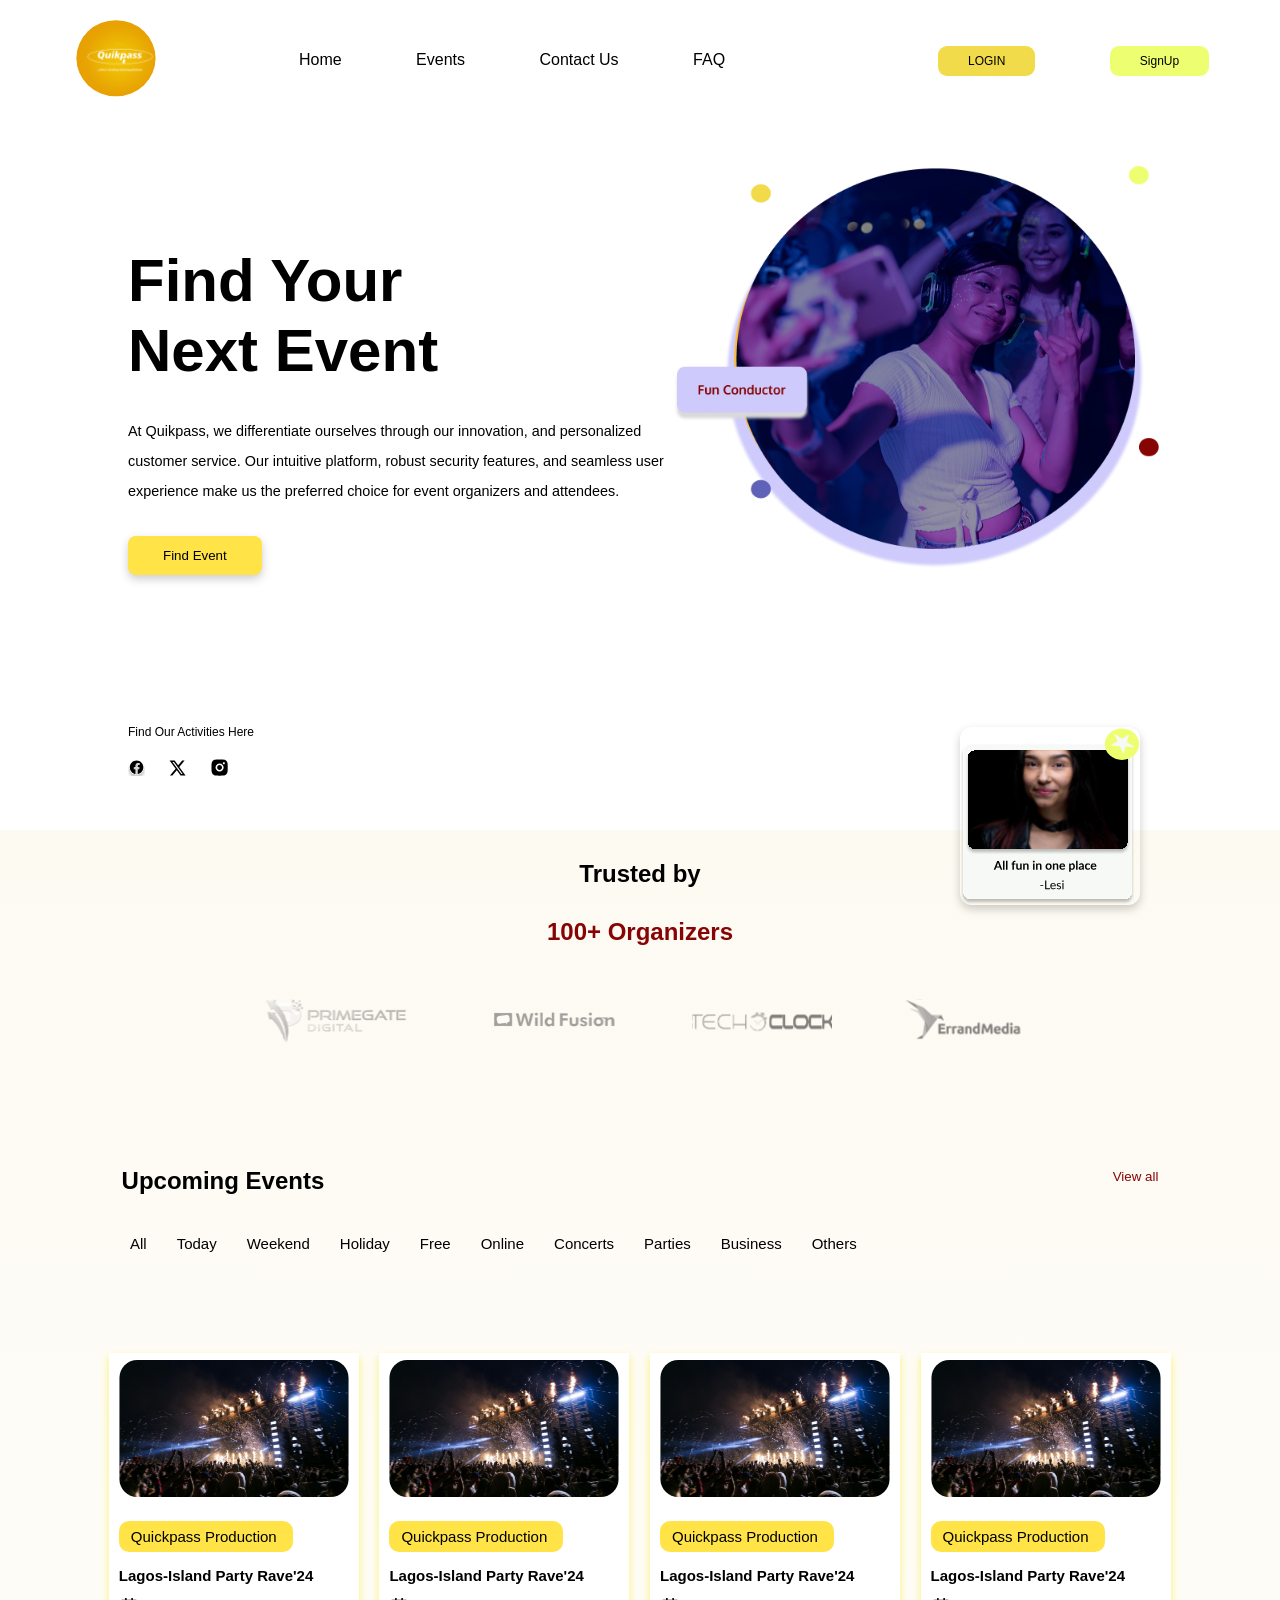
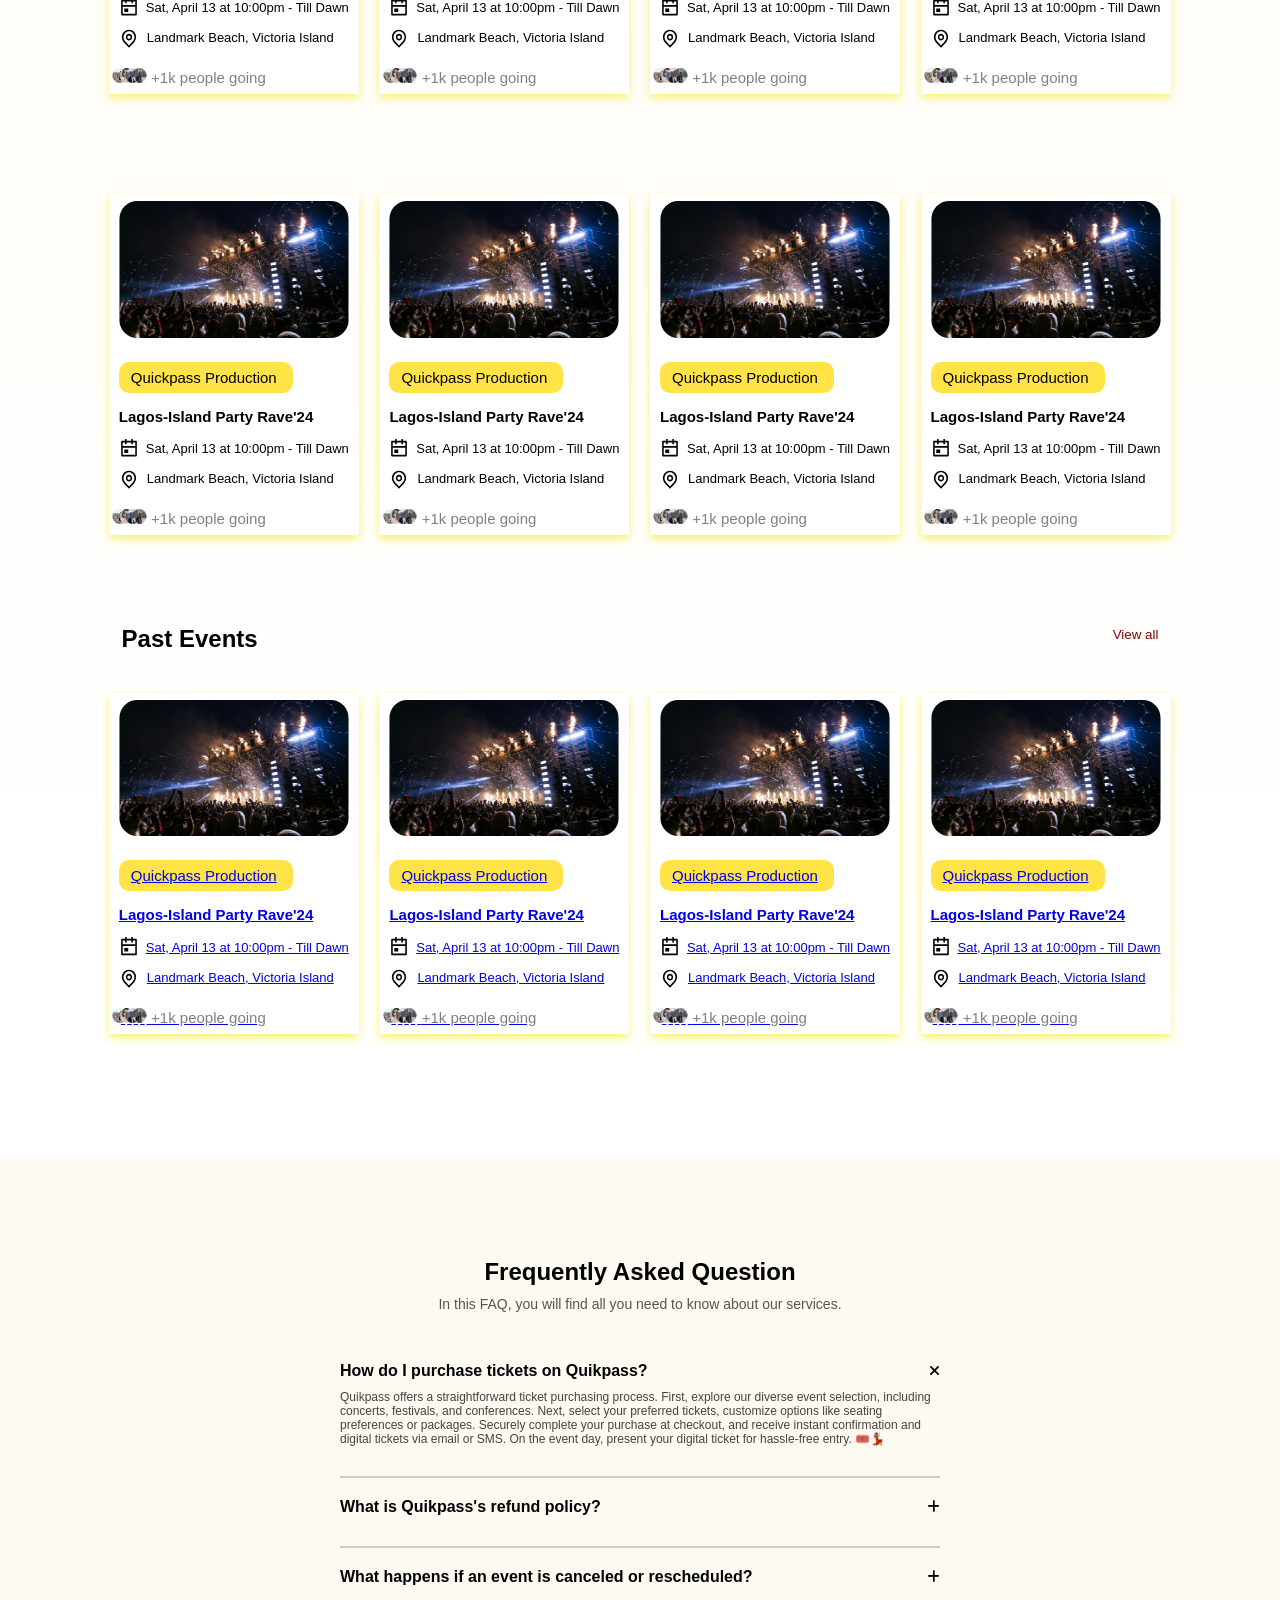
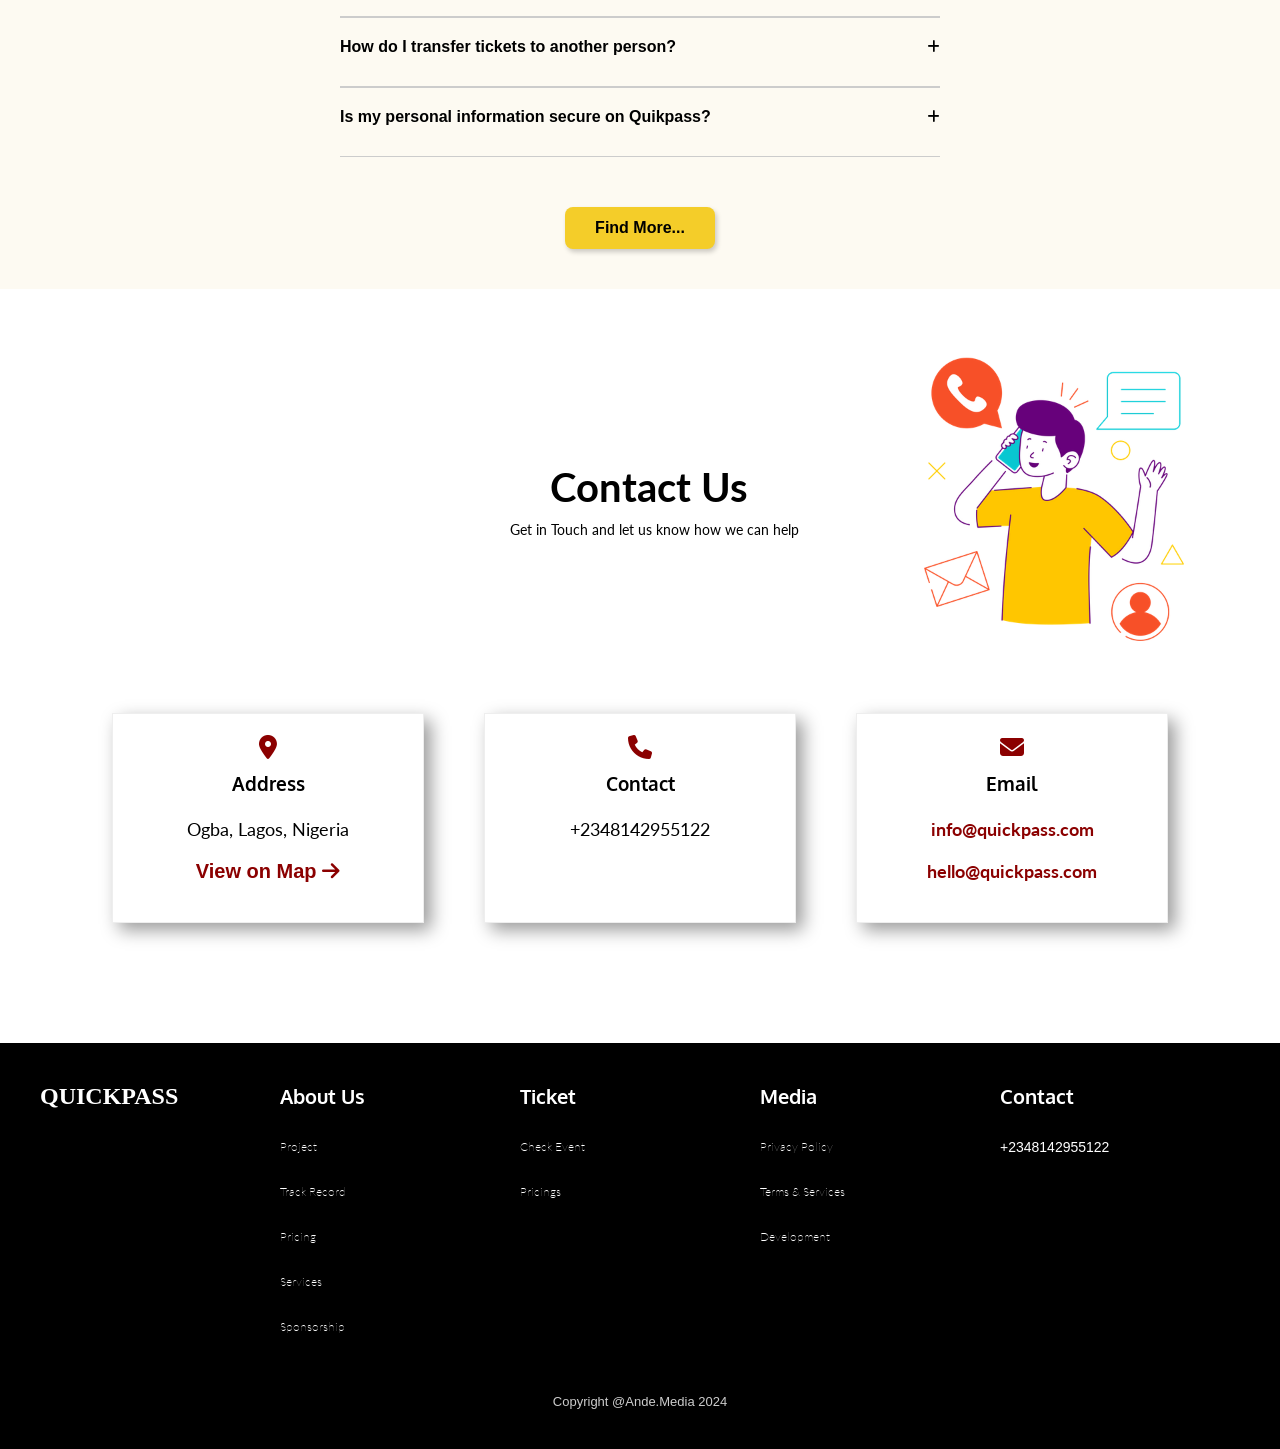
==== index.html @ fabfad79 "First commit" ====
<!DOCTYPE html>
<html lang="en">
  <head>
    <meta charset="UTF-8" />
    <meta name="viewport" content="width=device-width, initial-scale=1.0" />
    <link rel="stylesheet" href="./css/styles.css" />
    <link rel="preconnect" href="https://fonts.googleapis.com" />
    <link rel="preconnect" href="https://fonts.gstatic.com" crossorigin />
    <link
      href="https://fonts.googleapis.com/css2?family=Lato:wght@100;300;400;700&display=swap"
      rel="stylesheet"
    />
    <link rel="preconnect" href="https://fonts.googleapis.com" />
    <link rel="preconnect" href="https://fonts.gstatic.com" crossorigin />
    <link
      href="https://fonts.googleapis.com/css2?family=Oxygen:wght@300;400;700&display=swap"
      rel="stylesheet"
    />
    <link
      rel="stylesheet"
      href="https://cdnjs.cloudflare.com/ajax/libs/font-awesome/6.5.0/css/all.min.css"
    />
    <title>Quikpass-Event-Ticketing-App</title>
  </head>
  <body>
    <header>
      <!-- navigation bar -->
      <div id="navbar">
        <a href="#"
          ><img src="./asset/image/Ellipse 1 (1).svg" alt="Quikpass Logo"
        /></a>
        <div class="navbar1">
          <ul>
            <li><a href="./index.html">Home</a></li>
            <li><a href="./events.html">Events</a></li>
            <li><a href="./contactus.html">Contact Us</a></li>
            <li><a href="./faqs.html">FAQ</a></li>
          </ul>
        </div>
        <div class="navbar2">
          <ul>
            <li><a href="./login.html" class="Log">LOGIN</a></li>
            <li><a href="./signup.html" class="sign">SignUp</a></li>
          </ul>
        </div>
      </div>
    </header>
    <!-- Herosection -->
    <section class="hero">
      <div class="hero-content">
        <h1>
          Find Your <br />
          Next Event
        </h1>
        <p>
          At Quikpass, we differentiate ourselves through our innovation, and
          personalized <br />
          customer service. Our intuitive platform, robust security features,
          and seamless user <br />
          experience make us the preferred choice for event organizers and
          attendees.
        </p>
        <button class="find-btn">Find Event</button>
      </div>

      <div class="hero-image">
        <a href=""
          ><div class="main-image">
            <img src="./asset/image/Hero Section Image.png" alt="" />
          </div>
        </a>
        <div>
          <img src="./asset/image/Feedback.svg" alt="" class="small-image" />
        </div>
      </div>

      <div class="social">
        <p>Find Our Activities Here</p>
        <img src="./asset/image/Vector (4).svg" alt="" />
        <img src="./asset/image/Vector (5).svg" alt="" />
        <img src="./asset/image/Vector (6).svg" alt="" />
      </div>
    </section>
    <!-- organsiers and upcoming events -->
    <section id="section-2">
      <div class="Trusted">
        <h2>Trusted by</h2>
        <h1>100+ Organizers</h1>
        <img src="./asset/image/Frame 15.svg" alt="" />
      </div>

      <div class="events">
        <div class="upcoming">
          <h2>Upcoming Events</h2>
          <a href="./events.html"><button>View all</button></a>
        </div>
      </div>

      <div class="menu">
        <ul>
          <li><a href="">All</a></li>
          <li><a href="">Today</a></li>
          <li><a href="">Weekend</a></li>
          <li><a href="">Holiday</a></li>
          <li><a href="">Free</a></li>
          <li><a href="">Online</a></li>
          <li><a href="">Concerts</a></li>
          <li><a href="">Parties</a></li>
          <li><a href="">Business</a></li>
          <li><a href="">Others</a></li>
        </ul>
      </div>

      <!-- Card Grid -->
      <div class="cardgrid">
        <a href="./singlevent.html">
          <div class="eventss">
            <div class="event">
              <img
                src="./asset/image/upcomingevents.svg"
                alt="event cover image"
                clas="event-image"
              />
              <p>Quickpass Production</p>
              <h3>Lagos-Island Party Rave'24</h3>
            </div>
            <div class="calendar">
              <img src="./asset/image/calendar.svg" class="event-icon" />
              <p>Sat, April 13 at 10:00pm - Till Dawn</p>
            </div>
            <div class="location">
              <img src="./asset/image/location.svg" class="event-icon" />
              <p>Landmark Beach, Victoria Island</p>
            </div>
            <div class="images-container">
              <div class="images">
                <img
                  src="./asset/image/person1.svg"
                  class="person"
                  alt="person"
                />
                <img
                  src="./asset/image/person2.svg"
                  class="person"
                  alt="person"
                />
                <img
                  src="./asset/image/person3.svg"
                  class="person"
                  alt="person"
                />
                <img
                  src="./asset/image/person4.svg"
                  class="person"
                  alt="person"
                />
                <img
                  src="./asset/image/person5.svg"
                  class="person"
                  alt="person"
                />
                <span>+1k people going</span>
              </div>
              <!-- <span>+1k people going</span> -->
            </div>
          </div>
        </a>

        <a href="./singlevent.html">
          <div class="eventss">
            <div class="event">
              <img
                src="./asset/image/upcomingevents.svg"
                alt="event cover image"
                clas="event-image"
              />
              <p>Quickpass Production</p>
              <h3>Lagos-Island Party Rave'24</h3>
            </div>
            <div class="calendar">
              <img src="./asset/image/calendar.svg" class="event-icon" />
              <p>Sat, April 13 at 10:00pm - Till Dawn</p>
            </div>
            <div class="location">
              <img src="./asset/image/location.svg" class="event-icon" />
              <p>Landmark Beach, Victoria Island</p>
            </div>
            <div class="images-container">
              <div class="images">
                <img
                  src="./asset/image/person1.svg"
                  class="person"
                  alt="person"
                />
                <img
                  src="./asset/image/person2.svg"
                  class="person"
                  alt="person"
                />
                <img
                  src="./asset/image/person3.svg"
                  class="person"
                  alt="person"
                />
                <img
                  src="./asset/image/person4.svg"
                  class="person"
                  alt="person"
                />
                <img
                  src="./asset/image/person5.svg"
                  class="person"
                  alt="person"
                />
                <span>+1k people going</span>
              </div>
              <!-- <span>+1k people going</span> -->
            </div>
          </div>
        </a>

        <a href="./singlevent.html">
          <div class="eventss">
            <div class="event">
              <img
                src="./asset/image/upcomingevents.svg"
                alt="event cover image"
                clas="event-image"
              />
              <p>Quickpass Production</p>
              <h3>Lagos-Island Party Rave'24</h3>
            </div>
            <div class="calendar">
              <img src="./asset/image/calendar.svg" class="event-icon" />
              <p>Sat, April 13 at 10:00pm - Till Dawn</p>
            </div>
            <div class="location">
              <img src="./asset/image/location.svg" class="event-icon" />
              <p>Landmark Beach, Victoria Island</p>
            </div>
            <div class="images-container">
              <div class="images">
                <img
                  src="./asset/image/person1.svg"
                  class="person"
                  alt="person"
                />
                <img
                  src="./asset/image/person2.svg"
                  class="person"
                  alt="person"
                />
                <img
                  src="./asset/image/person3.svg"
                  class="person"
                  alt="person"
                />
                <img
                  src="./asset/image/person4.svg"
                  class="person"
                  alt="person"
                />
                <img
                  src="./asset/image/person5.svg"
                  class="person"
                  alt="person"
                />
                <span>+1k people going</span>
              </div>
              <!-- <span>+1k people going</span> -->
            </div>
          </div>
        </a>

        <a href="./singlevent.html">
          <div class="eventss">
            <div class="event">
              <img
                src="./asset/image/upcomingevents.svg"
                alt="event cover image"
                clas="event-image"
              />
              <p>Quickpass Production</p>
              <h3>Lagos-Island Party Rave'24</h3>
            </div>
            <div class="calendar">
              <img src="./asset/image/calendar.svg" class="event-icon" />
              <p>Sat, April 13 at 10:00pm - Till Dawn</p>
            </div>
            <div class="location">
              <img src="./asset/image/location.svg" class="event-icon" />
              <p>Landmark Beach, Victoria Island</p>
            </div>
            <div class="images-container">
              <div class="images">
                <img
                  src="./asset/image/person1.svg"
                  class="person"
                  alt="person"
                />
                <img
                  src="./asset/image/person2.svg"
                  class="person"
                  alt="person"
                />
                <img
                  src="./asset/image/person3.svg"
                  class="person"
                  alt="person"
                />
                <img
                  src="./asset/image/person4.svg"
                  class="person"
                  alt="person"
                />
                <img
                  src="./asset/image/person5.svg"
                  class="person"
                  alt="person"
                />
                <span>+1k people going</span>
              </div>
              <!-- <span>+1k people going</span> -->
            </div>
          </div>
        </a>

        <a href="./singlevent.html">
          <div class="eventss">
            <div class="event">
              <img
                src="./asset/image/upcomingevents.svg"
                alt="event cover image"
                clas="event-image"
              />
              <p>Quickpass Production</p>
              <h3>Lagos-Island Party Rave'24</h3>
            </div>
            <div class="calendar">
              <img src="./asset/image/calendar.svg" class="event-icon" />
              <p>Sat, April 13 at 10:00pm - Till Dawn</p>
            </div>
            <div class="location">
              <img src="./asset/image/location.svg" class="event-icon" />
              <p>Landmark Beach, Victoria Island</p>
            </div>
            <div class="images-container">
              <div class="images">
                <img
                  src="./asset/image/person1.svg"
                  class="person"
                  alt="person"
                />
                <img
                  src="./asset/image/person2.svg"
                  class="person"
                  alt="person"
                />
                <img
                  src="./asset/image/person3.svg"
                  class="person"
                  alt="person"
                />
                <img
                  src="./asset/image/person4.svg"
                  class="person"
                  alt="person"
                />
                <img
                  src="./asset/image/person5.svg"
                  class="person"
                  alt="person"
                />
                <span>+1k people going</span>
              </div>
              <!-- <span>+1k people going</span> -->
            </div>
          </div>
        </a>

        <a href="./singlevent.html">
          <div class="eventss">
            <div class="event">
              <img
                src="./asset/image/upcomingevents.svg"
                alt="event cover image"
                clas="event-image"
              />
              <p>Quickpass Production</p>
              <h3>Lagos-Island Party Rave'24</h3>
            </div>
            <div class="calendar">
              <img src="./asset/image/calendar.svg" class="event-icon" />
              <p>Sat, April 13 at 10:00pm - Till Dawn</p>
            </div>
            <div class="location">
              <img src="./asset/image/location.svg" class="event-icon" />
              <p>Landmark Beach, Victoria Island</p>
            </div>
            <div class="images-container">
              <div class="images">
                <img
                  src="./asset/image/person1.svg"
                  class="person"
                  alt="person"
                />
                <img
                  src="./asset/image/person2.svg"
                  class="person"
                  alt="person"
                />
                <img
                  src="./asset/image/person3.svg"
                  class="person"
                  alt="person"
                />
                <img
                  src="./asset/image/person4.svg"
                  class="person"
                  alt="person"
                />
                <img
                  src="./asset/image/person5.svg"
                  class="person"
                  alt="person"
                />
                <span>+1k people going</span>
              </div>
              <!-- <span>+1k people going</span> -->
            </div>
          </div>
        </a>

        <a href="./singlevent.html">
          <div class="eventss">
            <div class="event">
              <img
                src="./asset/image/upcomingevents.svg"
                alt="event cover image"
                clas="event-image"
              />
              <p>Quickpass Production</p>
              <h3>Lagos-Island Party Rave'24</h3>
            </div>
            <div class="calendar">
              <img src="./asset/image/calendar.svg" class="event-icon" />
              <p>Sat, April 13 at 10:00pm - Till Dawn</p>
            </div>
            <div class="location">
              <img src="./asset/image/location.svg" class="event-icon" />
              <p>Landmark Beach, Victoria Island</p>
            </div>
            <div class="images-container">
              <div class="images">
                <img
                  src="./asset/image/person1.svg"
                  class="person"
                  alt="person"
                />
                <img
                  src="./asset/image/person2.svg"
                  class="person"
                  alt="person"
                />
                <img
                  src="./asset/image/person3.svg"
                  class="person"
                  alt="person"
                />
                <img
                  src="./asset/image/person4.svg"
                  class="person"
                  alt="person"
                />
                <img
                  src="./asset/image/person5.svg"
                  class="person"
                  alt="person"
                />
                <span>+1k people going</span>
              </div>
              <!-- <span>+1k people going</span> -->
            </div>
          </div>
        </a>

        <a href="./singlevent.html">
          <div class="eventss">
            <div class="event">
              <img
                src="./asset/image/upcomingevents.svg"
                alt="event cover image"
                clas="event-image"
              />
              <p>Quickpass Production</p>
              <h3>Lagos-Island Party Rave'24</h3>
            </div>
            <div class="calendar">
              <img src="./asset/image/calendar.svg" class="event-icon" />
              <p>Sat, April 13 at 10:00pm - Till Dawn</p>
            </div>
            <div class="location">
              <img src="./asset/image/location.svg" class="event-icon" />
              <p>Landmark Beach, Victoria Island</p>
            </div>
            <div class="images-container">
              <div class="images">
                <img
                  src="./asset/image/person1.svg"
                  class="person"
                  alt="person"
                />
                <img
                  src="./asset/image/person2.svg"
                  class="person"
                  alt="person"
                />
                <img
                  src="./asset/image/person3.svg"
                  class="person"
                  alt="person"
                />
                <img
                  src="./asset/image/person4.svg"
                  class="person"
                  alt="person"
                />
                <img
                  src="./asset/image/person5.svg"
                  class="person"
                  alt="person"
                />
                <span>+1k people going</span>
              </div>
              <!-- <span>+1k people going</span> -->
            </div>
          </div>
        </a>
      </div>

      <div class="events">
        <div class="upcoming">
          <h2>Past Events</h2>
          <a href="#"><button>View all</button></a>
        </div>
      </div>

      <div class="cardgrid2">
        <a href="./singlevent.html">
          <div class="eventss">
            <div class="event">
              <img
                src="./asset/image/upcomingevents.svg"
                alt="event cover image"
                clas="event-image"
              />
              <p>Quickpass Production</p>
              <h3>Lagos-Island Party Rave'24</h3>
            </div>
            <div class="calendar">
              <img src="./asset/image/calendar.svg" class="event-icon" />
              <p>Sat, April 13 at 10:00pm - Till Dawn</p>
            </div>
            <div class="location">
              <img src="./asset/image/location.svg" class="event-icon" />
              <p>Landmark Beach, Victoria Island</p>
            </div>
            <div class="images-container">
              <div class="images">
                <img
                  src="./asset/image/person1.svg"
                  class="person"
                  alt="person"
                />
                <img
                  src="./asset/image/person2.svg"
                  class="person"
                  alt="person"
                />
                <img
                  src="./asset/image/person3.svg"
                  class="person"
                  alt="person"
                />
                <img
                  src="./asset/image/person4.svg"
                  class="person"
                  alt="person"
                />
                <img
                  src="./asset/image/person5.svg"
                  class="person"
                  alt="person"
                />
                <span>+1k people going</span>
              </div>
              <!-- <span>+1k people going</span> -->
            </div>
          </div>
        </a>

        <a href="./singlevent.html">
          <div class="eventss">
            <div class="event">
              <img
                src="./asset/image/upcomingevents.svg"
                alt="event cover image"
                clas="event-image"
              />
              <p>Quickpass Production</p>
              <h3>Lagos-Island Party Rave'24</h3>
            </div>
            <div class="calendar">
              <img src="./asset/image/calendar.svg" class="event-icon" />
              <p>Sat, April 13 at 10:00pm - Till Dawn</p>
            </div>
            <div class="location">
              <img src="./asset/image/location.svg" class="event-icon" />
              <p>Landmark Beach, Victoria Island</p>
            </div>
            <div class="images-container">
              <div class="images">
                <img
                  src="./asset/image/person1.svg"
                  class="person"
                  alt="person"
                />
                <img
                  src="./asset/image/person2.svg"
                  class="person"
                  alt="person"
                />
                <img
                  src="./asset/image/person3.svg"
                  class="person"
                  alt="person"
                />
                <img
                  src="./asset/image/person4.svg"
                  class="person"
                  alt="person"
                />
                <img
                  src="./asset/image/person5.svg"
                  class="person"
                  alt="person"
                />
                <span>+1k people going</span>
              </div>
              <!-- <span>+1k people going</span> -->
            </div>
          </div>
        </a>

        <a href="./singlevent.html">
          <div class="eventss">
            <div class="event">
              <img
                src="./asset/image/upcomingevents.svg"
                alt="event cover image"
                clas="event-image"
              />
              <p>Quickpass Production</p>
              <h3>Lagos-Island Party Rave'24</h3>
            </div>
            <div class="calendar">
              <img src="./asset/image/calendar.svg" class="event-icon" />
              <p>Sat, April 13 at 10:00pm - Till Dawn</p>
            </div>
            <div class="location">
              <img src="./asset/image/location.svg" class="event-icon" />
              <p>Landmark Beach, Victoria Island</p>
            </div>
            <div class="images-container">
              <div class="images">
                <img
                  src="./asset/image/person1.svg"
                  class="person"
                  alt="person"
                />
                <img
                  src="./asset/image/person2.svg"
                  class="person"
                  alt="person"
                />
                <img
                  src="./asset/image/person3.svg"
                  class="person"
                  alt="person"
                />
                <img
                  src="./asset/image/person4.svg"
                  class="person"
                  alt="person"
                />
                <img
                  src="./asset/image/person5.svg"
                  class="person"
                  alt="person"
                />
                <span>+1k people going</span>
              </div>
              <!-- <span>+1k people going</span> -->
            </div>
          </div>
        </a>

        <a href="./singlevent.html">
          <div class="eventss">
            <div class="event">
              <img
                src="./asset/image/upcomingevents.svg"
                alt="event cover image"
                clas="event-image"
              />
              <p>Quickpass Production</p>
              <h3>Lagos-Island Party Rave'24</h3>
            </div>
            <div class="calendar">
              <img src="./asset/image/calendar.svg" class="event-icon" />
              <p>Sat, April 13 at 10:00pm - Till Dawn</p>
            </div>
            <div class="location">
              <img src="./asset/image/location.svg" class="event-icon" />
              <p>Landmark Beach, Victoria Island</p>
            </div>
            <div class="images-container">
              <div class="images">
                <img
                  src="./asset/image/person1.svg"
                  class="person"
                  alt="person"
                />
                <img
                  src="./asset/image/person2.svg"
                  class="person"
                  alt="person"
                />
                <img
                  src="./asset/image/person3.svg"
                  class="person"
                  alt="person"
                />
                <img
                  src="./asset/image/person4.svg"
                  class="person"
                  alt="person"
                />
                <img
                  src="./asset/image/person5.svg"
                  class="person"
                  alt="person"
                />
                <span>+1k people going</span>
              </div>
              <!-- <span>+1k people going</span> -->
            </div>
          </div>
        </a>
      </div>
    </section>

    <!-- BAnner Section -->
    <section>
      <div class="bannerlanding">
        <img src="./asset/image/bannerlanding.svg" alt="" />
      </div>
    </section>

    <!-- FAQ section -->
    <section class="faqs">
      <div class="faq-container">
        <h2>Frequently Asked Question</h2>
        <p class="sub">
          In this FAQ, you will find all you need to know about our services.
        </p>

        <div class="faq-item active">
          <div class="faq-question">
            How do I purchase tickets on Quikpass?
            <span class="faq-icon"><i class="fas fa-times"></i></span>
          </div>
          <div class="faq-answer">
            Quikpass offers a straightforward ticket purchasing process. First,
            explore our diverse event selection, including concerts, festivals,
            and conferences. Next, select your preferred tickets, customize
            options like seating preferences or packages. Securely complete your
            purchase at checkout, and receive instant confirmation and digital
            tickets via email or SMS. On the event day, present your digital
            ticket for hassle-free entry. <span class="emoji">🎟️💃🏽</span>
          </div>
        </div>

        <div class="faq-item">
          <div class="faq-question">
            What is Quikpass's refund policy?
            <span class="faq-icon"><i class="fas fa-plus"></i></span>
          </div>
          <div class="faq-answer">
            <!-- Optional: Add content -->
          </div>
        </div>

        <div class="faq-item">
          <div class="faq-question">
            What happens if an event is canceled or rescheduled?
            <span class="faq-icon"><i class="fas fa-plus"></i></span>
          </div>
          <div class="faq-answer">
            <!-- Optional: Add content -->
          </div>
        </div>

        <div class="faq-item">
          <div class="faq-question">
            How do I transfer tickets to another person?
            <span class="faq-icon"><i class="fas fa-plus"></i></span>
          </div>
          <div class="faq-answer">
            <!-- Optional: Add content -->
          </div>
        </div>

        <div class="faq-item">
          <div class="faq-question">
            Is my personal information secure on Quikpass?
            <span class="faq-icon"><i class="fas fa-plus"></i></span>
          </div>
          <div class="faq-answer">
            <!-- Optional: Add content -->
          </div>
        </div>

        <div class="more-button-wrapper">
          <button class="faq-btn">
            <a href="./faqs.html">Find More...</a>
          </button>
        </div>
      </div>
    </section>

    <section class="">
      <div class="herosection">
        <div class="herotexts">
          <h2>Contact Us</h2>
          <p>Get in Touch and let us know how we can help</p>
        </div>
        <div class="hero-image">
          <img src="./asset/image/contact-us-5795988-4849052 1.svg" alt="" />
        </div>
      </div>

      <!-- Section 1 -->
      <div class="container">
        <div class="card">
          <div class="icon"><i class="fas fa-map-marker-alt"></i></div>
          <h3>Address</h3>
          <p>Ogba, Lagos, Nigeria</p>
          <a href="#">View on Map <i class="fas fa-arrow-right"></i></a>
        </div>

        <div class="card">
          <div class="icon"><i class="fas fa-phone"></i></div>
          <h3>Contact</h3>
          <p>+2348142955122</p>
        </div>

        <div class="card">
          <div class="icon"><i class="fas fa-envelope"></i></div>
          <h3>Email</h3>
          <a href="#"><p>info@quickpass.com</p></a>
          <a href="#"><p>hello@quickpass.com</p></a>
        </div>
      </div>
    </section>

    <!-- Footer -->
    <footer class="footer">
      <div class="footer-container">
        <div class="footer-column">
          <h2>QUICKPASS</h2>
        </div>

        <div class="footer-column">
          <h3>About Us</h3>
          <ul>
            <li>Project</li>
            <li>Track Record</li>
            <li>Pricing</li>
            <li>Services</li>
            <li>Sponsorship</li>
          </ul>
        </div>

        <div class="footer-column">
          <h3>Ticket</h3>
          <ul>
            <li>Check Event</li>
            <li>Pricings</li>
          </ul>
        </div>

        <div class="footer-column">
          <h3>Media</h3>
          <ul>
            <li>Privacy Policy</li>
            <li>Terms & Services</li>
            <li>Development</li>
          </ul>
        </div>

        <div class="footer-column">
          <h3>Contact</h3>
          <p>+2348142955122</p>
        </div>
      </div>

      <p class="copyright">Copyright @Ande.Media 2024</p>
    </footer>
  </body>
</html>
---- css/styles.css ----
*{
    padding: 0;
    margin: 0;
    font-family: sans-serif;
}

#navbar{
    display: flex;
    justify-content: space-between;
    align-items: center;
    width: 94%;
    margin-left: 76px;
    margin-top: 20px;
    margin-bottom: 35px;
}
#navbar img{
    width: 80px;
}

.navbar1 li{
    display: inline-block;
    padding-right: 70px;
    list-style-type: none;
}

.navbar2 li{
    display: inline-block;
    padding-right: 70px;
}
#navbar a{
    text-decoration: none;
    list-style: none;
    color: black;
}

.navbar2 .Log{
    background-color: #F1DB4B;
    padding: 8px 30px;
    font-size: 12px;
    border-radius: 9px;
    font-weight: 400px;
}

.navbar2 .sign{
    background-color:  #EDFF71;
    padding: 8px 30px;
    font-size: 12px;
    border-radius: 9px;
    font-weight: 400px;
}

/* herosection */
/* .hero {
  display: flex;
  justify-content: space-around; */
  /* padding: 50px 10%;
  padding-left: 100px;
  padding-top: 30px;
  gap: 7rem;
  flex-wrap: wrap;
  width: 90%;
  align-items: flex-end;
}

.hero-content {
  flex: 1;
  border: 1px solid;
  max-width: 50%;
}

.hero-content h1 {
  font-size: 4rem;
  padding-bottom: 2rem;
  color: #1a1a1a;
  line-height: 70px;
}


.hero-content p {
  font-size: 13px;
  color: #555;
  margin-bottom: 3rem;
  line-height: 1.6;
}

.find-btn {
  padding: 12px 24px;
  background-color: #FFE347;
  color: #000;
  border: none;
  border-radius: 8px;
  font-size: 15x;
  cursor: pointer;
  box-shadow: 0 4px 10px rgba(0, 0, 0, 0.2);
  transition: background-color 0.3s;
  cursor: pointer;
}

.find-btn:hover {
  background-color: #e0a800;
}

.hero-image {
  position: relative;
  flex: 1;
  max-width: 450px;
  /* margin-left: 30px; */
/* }

.main-image img { */
  /* width: 100%;
  height: 100%; */
  /* border-radius: 50%;
  object-fit: cover;
  left: 20px;
}

.tag {
  position: absolute;
  top: 50%;
  left: -10%;
  background: #CECBFC;
  padding: 15px 15px;
  font-size: 10px;
  color: #870404;
  border-radius: 6px;
  box-shadow: 0 2px 6px rgba(0, 0, 0, 0.2);
}


.small-image {
  position: absolute;
  bottom: -100px;
  right: 50px;
  background: white;
  padding: 2px;
  border-radius: 12px;
  box-shadow: 0 4px 10px rgba(0, 0, 0, 0.2);
  text-align: center;
  width: 180px;
}

.small-image img {
  width: 100%;
  height: auto;
  border-radius: 12px;
  object-fit: cover;
  margin-bottom: 8px;
}

.caption {
  font-size: 0.85rem;
  color: #444;
  line-height: 1.4;
}
*/

.hero{
  display: flex;
  justify-content: space-between;
  flex-wrap: wrap;
  width: 90%;
  padding-left: 10%;
  padding-top: 30px;
  margin-bottom: 50px;
}

.hero-content{
  margin-bottom: 150px;
}

.hero-content h1{
  width: 80%;
  line-height: 70px;
  font-size: 60px;
  padding-top: 80px;
  padding-bottom: 30px;
}

.hero-content p{
    font-size: 0.9rem;
    line-height: 30px;
    padding-bottom: 30px;
}

.find-btn {
  padding: 12px 35px;
  background-color: #FFE347;
  color: #000;
  border: none;
  border-radius: 8px;
  font-size: 15x;
  cursor: pointer;
  box-shadow: 0 4px 10px rgba(0, 0, 0, 0.2);
  transition: background-color 0.3s;
  cursor: pointer;
}

.find-btn:hover {
  background-color: #e0a800;
}

.main-image img{
  width: 80%;
}

.small-image {
  position: absolute;
  bottom: -5px;
  right:140px;
  /* background: white;
  /* padding: 2px; */
  border-radius: 12px;
  box-shadow: 0 4px 10px rgba(0, 0, 0, 0.2);
  text-align: center;
  width: 180px; 
}

/* .small-image img {
  width: 100%;
  height: auto;
  border-radius: 12px;
  object-fit: cover;
  margin-bottom: 8px;
} */

.social p{
  padding-bottom: 20px;
  font-size: 12px;
}

.social img{
  width: 17px;
  padding-right: 20px;
}

/* section-2 */
#section-2{
  background: linear-gradient(to bottom, #fdfaf2, #fff);
  padding-top: 30px;
}
.Trusted{
  text-align: center;
}

.Trusted h1{
  margin-top: 30px;
  color: #870404;
}

.Trusted img{
  width: 60%;
}

.upcoming {
  display: flex;
  justify-content: space-between;
  width: 81% !important;
  margin: auto;
  padding-top: 70px;
}

.upcoming a button{
  text-decoration: none;
  list-style: none;
  border: none;
  color: #870404;
  background: none;
  cursor: pointer;
}

.menu ul{
  display: flex;
  width: 60%;
  gap: 30px;
  margin-top: 40px;
  margin-left: 130px;
  list-style: none;
  margin-bottom: 100px;
}

.menu li a{
  color: black;
  font-size: 15px; 
  text-decoration: none;
}


/* Card Grid */
/* .cardgrid > * {
  margin: 0;
  padding: 0;
  box-sizing: border-box;
} */
.cardgrid {
  display: grid;
  grid-template-columns: repeat(4, 1fr);
  /* grid-template-columns: repeat(auto-fit, minmax(250px, 1fr)); */
  margin:0px auto 20px;
  width: 83%;
  /* border: solid; */
  gap: 20px !important;
  row-gap: 100px !important;
  padding: 0px;
  
}
.cardgrid a{
  text-decoration: none;
  color: #000;
}
.eventss{
  background-color: white;
  padding: 7px 10px;
  width: 230px;
  box-shadow: 0 4px 8px rgb(250, 241, 116);
  transition: transform 0.4s ease;
}

.eventss:hover{
  transform: scale(1.1);
}
.event img{
  width: 100%;
}

.event p{
  background-color: #FFE347;
  width: 150px;
  padding: 7px 12px;
  border-radius: 10px;
  margin-top: 20px;
  font-size: 15px;
  font-weight: 300;
  margin-bottom: 15px;
}

.event h3{
  font-size: 15px;
  margin-bottom: 13px;
}

.calendar{
  display: flex;
  justify-content: space-between;
  align-items: center;
  margin-bottom: 10px;
}

.event-icon{
  width: 20px;
}

.calendar p{
  font-size: 13px;
}

.location{
  display: flex;
  align-items: center;
  gap: 13px;
}

.location p{
  font-size: 13px;
  margin-left: -5px;
}
.images-container{
  width: 100%;
  display: flex;
  align-items: center;
  /* margin-left: 13px; */
  gap: 10px;
  margin-top: 20px;
  span{
    font-size: 15px;
    color: gray;
    }
}

.person{
  margin-left: -13px;
  width: 15px;
  height: 15px;
}

.cardgrid2{
  display: grid;
  grid-template-columns: repeat(4, 1fr);
  /* grid-template-columns: repeat(auto-fit, minmax(250px, 1fr)); */
  margin:40px auto 20px;
  width: 83%;
  /* border: solid; */
  gap: 20px !important;
  row-gap: 100px !important;
  padding: 0px;
}

/* banner img */
.bannerlanding img{
  margin-left: 99px;
  margin-top: 50px;
  margin-bottom: 50px;
  width: 1150px;
  /* height: 300px; */
}

/* faqs section */
.faqs{
  background: #fdfaf2;
  margin: 0;
  padding: 0;
  display: flex;
  justify-content: center;
  align-items: flex-start;
}

.faq-container {
  max-width: 600px;
  width: 100%;
  padding: 40px;
  margin-top: 60px;
  border-radius: 10px;
}

.faq-container h2 {
  text-align: center;
  font-size: 24px;
  font-weight: bold;
  margin-bottom: 10px;
}

.faq-container p.sub {
  text-align: center;
  color: #555;
  font-size: 14px;
  margin-bottom: 30px;
}

.faq-item {
  border-top: 1px solid #ccc;
  padding: 20px 0 30px;
  cursor: pointer;
  position: relative;
  border-bottom: 1px solid #ccc;
}

.faq-item:first-of-type {
  border-top: none;
}

.faq-question {
  display: flex;
  justify-content: space-between;
  align-items: center;
  font-weight: 600;
}

.faq-answer {
  margin-top: 10px;
  font-size: 12px;
  color: #444;
  display: none;
}

.faq-item.active .faq-answer {
  display: block;
}

.faq-item.active .faq-icon i::before {
  content: "\f00d"; /* Font Awesome close icon */
}

.faq-icon i {
  font-size: 14px;
}

.emoji {
  font-size: 12px;
}

.more-button-wrapper {
  text-align: center;
  margin-top: 50px;
}

.faq-btn {
  background-color: #f4cd29; /* Yellow color */
  color: #000;
  font-weight: bold;
  padding: 12px 30px;
  font-size: 16px;
  border: none;
  border-radius: 8px;
  box-shadow: 2px 3px 5px rgba(0, 0, 0, 0.2);
  cursor: pointer;
  transition: all 0.2s ease-in-out;
}

.faq-btn a{
  text-decoration: none;
  border: none;
  color: #000;
}

.faq-btn:hover {
  background-color: #e6bd00;
  transform: scale(1.05);
}


/* Contact Us */

.herosection {
  width: 55%;
  margin-top: 60px;
  /* border: 1px solid; */
  display: flex;
  justify-content: space-between;
  align-items: center;
  margin-left: 500px;
}

.hero-image {
  height: 10%;
}

.herotexts h2 {
  padding-left: 50px;
  font-size: 40px;
  font-family: "lato", sans-serif;
}

.herotexts p {
  font-size: 14px;
  font-family: "lato", sans-serif;
  margin-top: 10px;
  padding-left: 10px;
}

/* Section 1 */

.container {
  display: flex;
  justify-content: center;
  gap: 60px;
  padding: 40px;
  flex-wrap: wrap;
  margin-top: 20px;
  margin-bottom: 80px;
}

.card {
  width: 270px;
  padding: 20px;
  border: 1px solid #eee;
  /* box-shadow: 2px 2px 6px rgba(0, 0, 0, 0.1); */
  box-shadow: 7px 7px 17px rgba(0, 0, 0, 0.4);
  text-align: center;
  transition: transform 0.3s ease;
}

.card:hover {
  transform: scale(1.05);
  cursor: pointer;
}

.icon {
  font-size: 24px;
  color: darkred;
  margin-bottom: 10px;
}

.card h3 {
  margin-bottom: 23px;
  font-weight: bold;
  font-family: "oxygen", sans-serif;
}

.card p {
  margin-bottom: 20px;
  font-size: 18px;
  font-family: "lato", sans-serif;
}

.card a {
  text-decoration: none;
  color: darkred;
  font-weight: bold;
  font-size: 20px;
}

/* Footer */
.footer {
  background-color: #000;
  color: #fff;
  padding: 40px 20px;
  text-align: center;
  font-family: sans-serif;
}

.footer-container {
  display: flex;
  justify-content: space-between;
  flex-wrap: wrap;
  max-width: 1200px;
  /* border: #eee solid; */
  margin: 0 auto;
  text-align: left;
}

.footer-column {
  flex: 1 1 160px;
  /* margin: 20px; */
}

.footer-column h2 {
  font-family: "Cinzel", serif; /* Optional: Use if you want a fancy title font */
  font-size: 24px;
}

.footer-column h3 {
  margin-bottom: 30px;
  font-size: 20px;
  font-weight: bold;
  font-family: "oxygen", sans-serif;
}

.footer-column ul {
  list-style: none;
  padding: 0;
  /* font-family: "lato", sans-serif;
  font-weight: 100; */
}

.footer-column ul li {
  margin-bottom: 30px;
  font-size: 12px;
  cursor: pointer;
  font-family: "lato", sans-serif;
  font-weight: 100;
}

.footer-column p {
  font-size: 14px;
  margin-top: 8px;
}

.footer-column ul li:hover {
  text-decoration: underline;
}

.footer a {
  color: #fff;
  text-decoration: none;
}

.footer a:hover {
  text-decoration: underline;
}

.copyright {
  margin-top: 30px;
  font-size: 13px;
  color: #ccc;
}
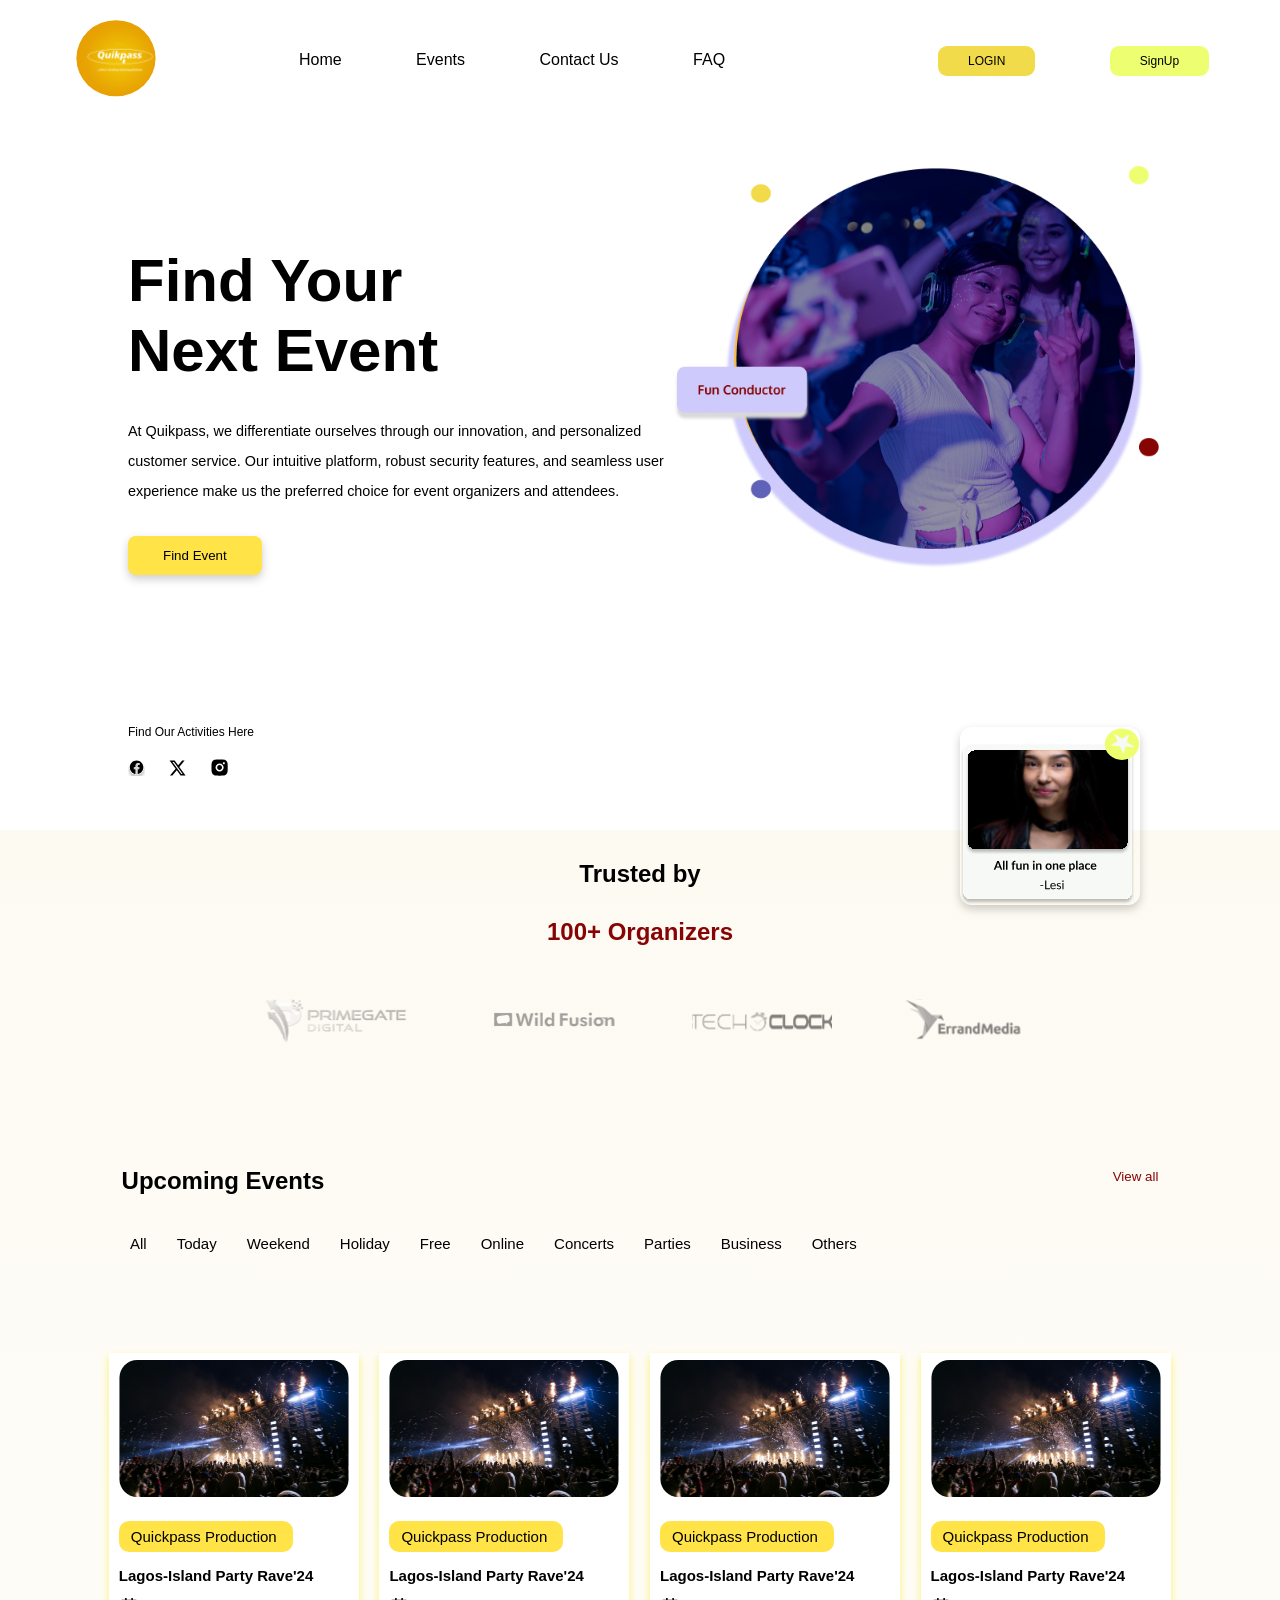
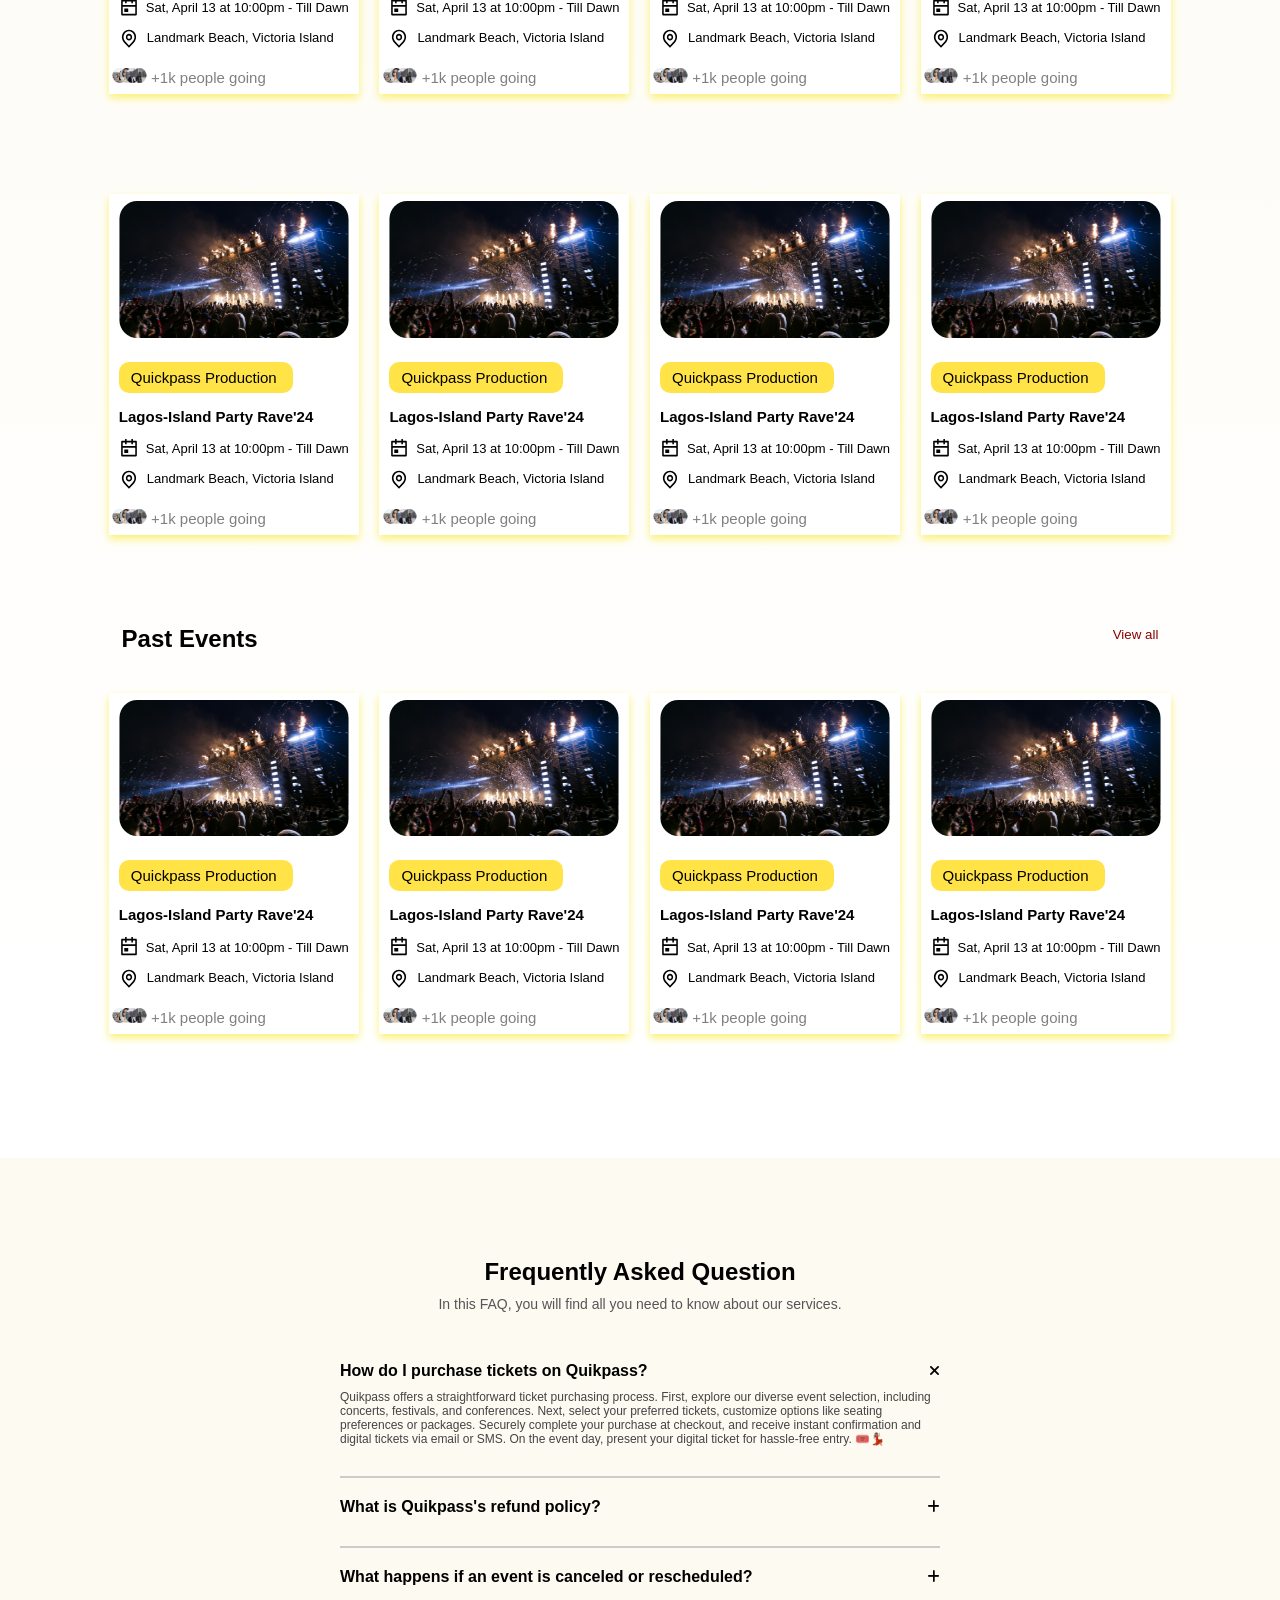
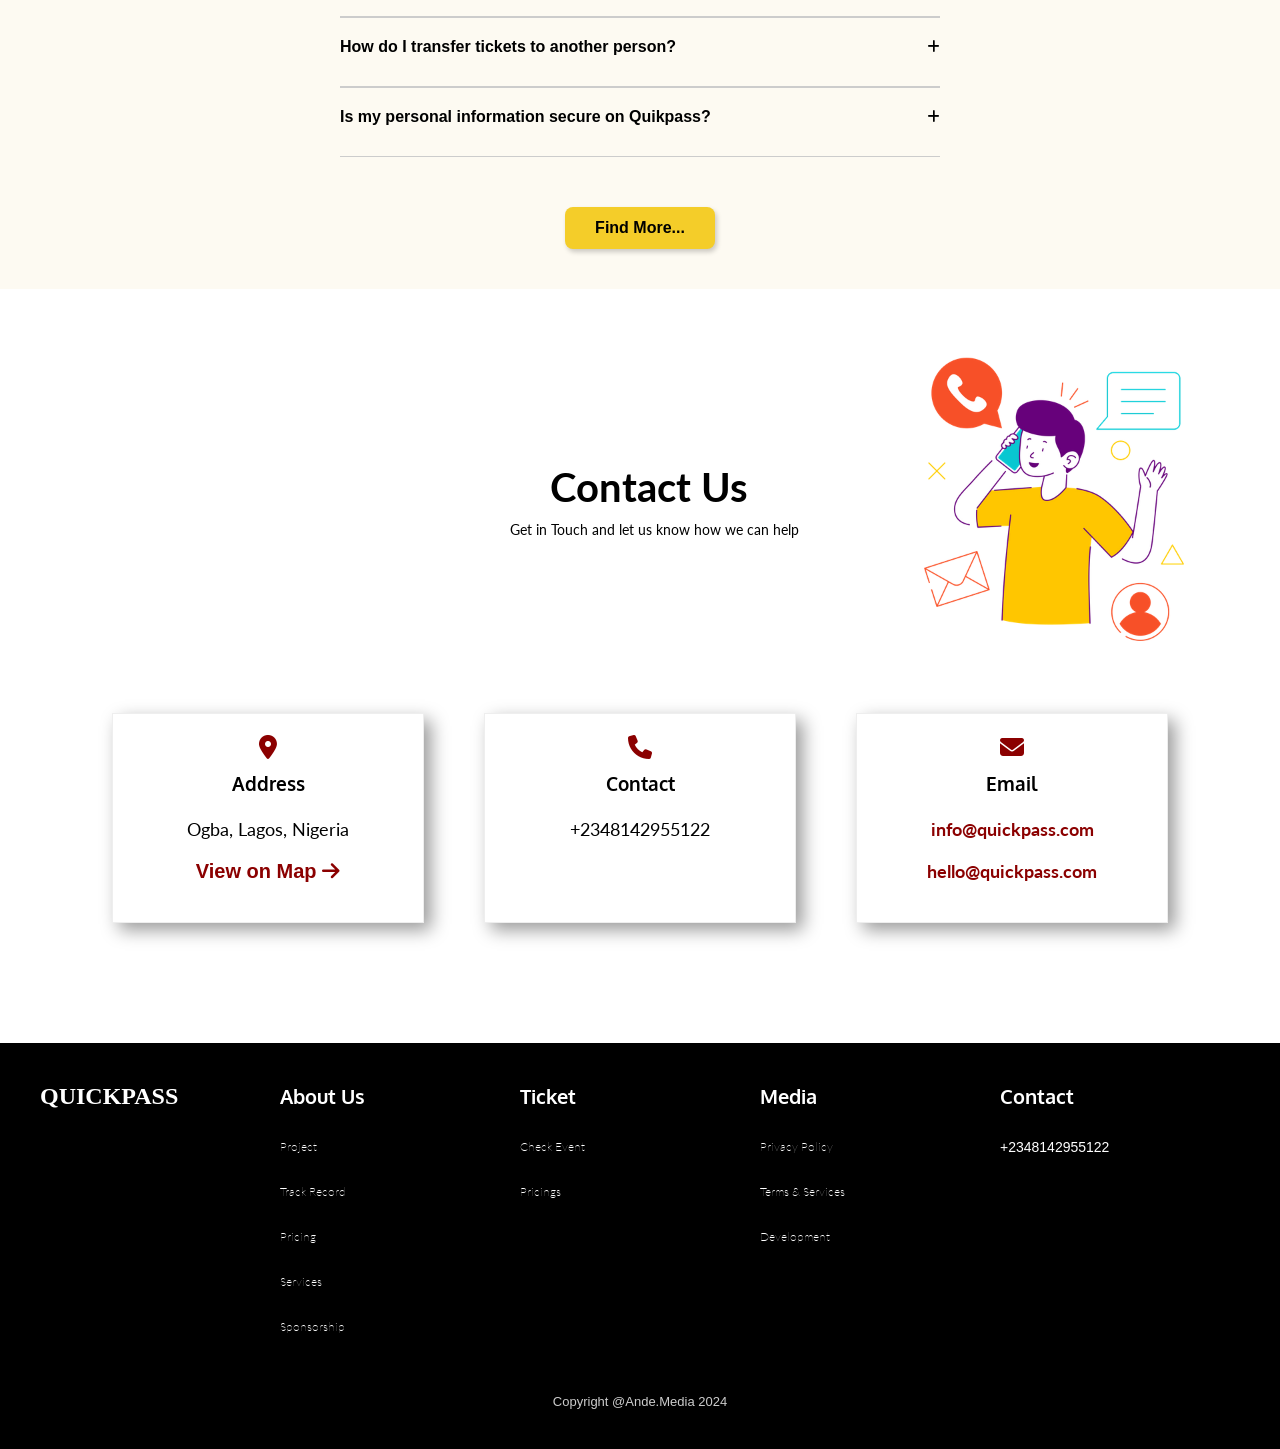
==== commit 151b6a60: "corrected login, register etc" ====
--- a/index.html
+++ b/index.html
@@ -26,7 +26,7 @@
     <header>
       <!-- navigation bar -->
       <div id="navbar">
-        <a href="#"
+        <a href="index.html"
           ><img src="./asset/image/Ellipse 1 (1).svg" alt="Quikpass Logo"
         /></a>
         <div class="navbar1">
@@ -119,378 +119,378 @@
               <img
                 src="./asset/image/upcomingevents.svg"
                 alt="event cover image"
-                clas="event-image"
-              />
-              <p>Quickpass Production</p>
-              <h3>Lagos-Island Party Rave'24</h3>
-            </div>
-            <div class="calendar">
-              <img src="./asset/image/calendar.svg" class="event-icon" />
-              <p>Sat, April 13 at 10:00pm - Till Dawn</p>
-            </div>
-            <div class="location">
-              <img src="./asset/image/location.svg" class="event-icon" />
-              <p>Landmark Beach, Victoria Island</p>
-            </div>
-            <div class="images-container">
-              <div class="images">
-                <img
-                  src="./asset/image/person1.svg"
-                  class="person"
-                  alt="person"
-                />
-                <img
-                  src="./asset/image/person2.svg"
-                  class="person"
-                  alt="person"
-                />
-                <img
-                  src="./asset/image/person3.svg"
-                  class="person"
-                  alt="person"
-                />
-                <img
-                  src="./asset/image/person4.svg"
-                  class="person"
-                  alt="person"
-                />
-                <img
-                  src="./asset/image/person5.svg"
-                  class="person"
-                  alt="person"
-                />
-                <span>+1k people going</span>
-              </div>
-              <!-- <span>+1k people going</span> -->
-            </div>
-          </div>
-        </a>
-
-        <a href="./singlevent.html">
-          <div class="eventss">
-            <div class="event">
-              <img
-                src="./asset/image/upcomingevents.svg"
-                alt="event cover image"
-                clas="event-image"
-              />
-              <p>Quickpass Production</p>
-              <h3>Lagos-Island Party Rave'24</h3>
-            </div>
-            <div class="calendar">
-              <img src="./asset/image/calendar.svg" class="event-icon" />
-              <p>Sat, April 13 at 10:00pm - Till Dawn</p>
-            </div>
-            <div class="location">
-              <img src="./asset/image/location.svg" class="event-icon" />
-              <p>Landmark Beach, Victoria Island</p>
-            </div>
-            <div class="images-container">
-              <div class="images">
-                <img
-                  src="./asset/image/person1.svg"
-                  class="person"
-                  alt="person"
-                />
-                <img
-                  src="./asset/image/person2.svg"
-                  class="person"
-                  alt="person"
-                />
-                <img
-                  src="./asset/image/person3.svg"
-                  class="person"
-                  alt="person"
-                />
-                <img
-                  src="./asset/image/person4.svg"
-                  class="person"
-                  alt="person"
-                />
-                <img
-                  src="./asset/image/person5.svg"
-                  class="person"
-                  alt="person"
-                />
-                <span>+1k people going</span>
-              </div>
-              <!-- <span>+1k people going</span> -->
-            </div>
-          </div>
-        </a>
-
-        <a href="./singlevent.html">
-          <div class="eventss">
-            <div class="event">
-              <img
-                src="./asset/image/upcomingevents.svg"
-                alt="event cover image"
-                clas="event-image"
-              />
-              <p>Quickpass Production</p>
-              <h3>Lagos-Island Party Rave'24</h3>
-            </div>
-            <div class="calendar">
-              <img src="./asset/image/calendar.svg" class="event-icon" />
-              <p>Sat, April 13 at 10:00pm - Till Dawn</p>
-            </div>
-            <div class="location">
-              <img src="./asset/image/location.svg" class="event-icon" />
-              <p>Landmark Beach, Victoria Island</p>
-            </div>
-            <div class="images-container">
-              <div class="images">
-                <img
-                  src="./asset/image/person1.svg"
-                  class="person"
-                  alt="person"
-                />
-                <img
-                  src="./asset/image/person2.svg"
-                  class="person"
-                  alt="person"
-                />
-                <img
-                  src="./asset/image/person3.svg"
-                  class="person"
-                  alt="person"
-                />
-                <img
-                  src="./asset/image/person4.svg"
-                  class="person"
-                  alt="person"
-                />
-                <img
-                  src="./asset/image/person5.svg"
-                  class="person"
-                  alt="person"
-                />
-                <span>+1k people going</span>
-              </div>
-              <!-- <span>+1k people going</span> -->
-            </div>
-          </div>
-        </a>
-
-        <a href="./singlevent.html">
-          <div class="eventss">
-            <div class="event">
-              <img
-                src="./asset/image/upcomingevents.svg"
-                alt="event cover image"
-                clas="event-image"
-              />
-              <p>Quickpass Production</p>
-              <h3>Lagos-Island Party Rave'24</h3>
-            </div>
-            <div class="calendar">
-              <img src="./asset/image/calendar.svg" class="event-icon" />
-              <p>Sat, April 13 at 10:00pm - Till Dawn</p>
-            </div>
-            <div class="location">
-              <img src="./asset/image/location.svg" class="event-icon" />
-              <p>Landmark Beach, Victoria Island</p>
-            </div>
-            <div class="images-container">
-              <div class="images">
-                <img
-                  src="./asset/image/person1.svg"
-                  class="person"
-                  alt="person"
-                />
-                <img
-                  src="./asset/image/person2.svg"
-                  class="person"
-                  alt="person"
-                />
-                <img
-                  src="./asset/image/person3.svg"
-                  class="person"
-                  alt="person"
-                />
-                <img
-                  src="./asset/image/person4.svg"
-                  class="person"
-                  alt="person"
-                />
-                <img
-                  src="./asset/image/person5.svg"
-                  class="person"
-                  alt="person"
-                />
-                <span>+1k people going</span>
-              </div>
-              <!-- <span>+1k people going</span> -->
-            </div>
-          </div>
-        </a>
-
-        <a href="./singlevent.html">
-          <div class="eventss">
-            <div class="event">
-              <img
-                src="./asset/image/upcomingevents.svg"
-                alt="event cover image"
-                clas="event-image"
-              />
-              <p>Quickpass Production</p>
-              <h3>Lagos-Island Party Rave'24</h3>
-            </div>
-            <div class="calendar">
-              <img src="./asset/image/calendar.svg" class="event-icon" />
-              <p>Sat, April 13 at 10:00pm - Till Dawn</p>
-            </div>
-            <div class="location">
-              <img src="./asset/image/location.svg" class="event-icon" />
-              <p>Landmark Beach, Victoria Island</p>
-            </div>
-            <div class="images-container">
-              <div class="images">
-                <img
-                  src="./asset/image/person1.svg"
-                  class="person"
-                  alt="person"
-                />
-                <img
-                  src="./asset/image/person2.svg"
-                  class="person"
-                  alt="person"
-                />
-                <img
-                  src="./asset/image/person3.svg"
-                  class="person"
-                  alt="person"
-                />
-                <img
-                  src="./asset/image/person4.svg"
-                  class="person"
-                  alt="person"
-                />
-                <img
-                  src="./asset/image/person5.svg"
-                  class="person"
-                  alt="person"
-                />
-                <span>+1k people going</span>
-              </div>
-              <!-- <span>+1k people going</span> -->
-            </div>
-          </div>
-        </a>
-
-        <a href="./singlevent.html">
-          <div class="eventss">
-            <div class="event">
-              <img
-                src="./asset/image/upcomingevents.svg"
-                alt="event cover image"
-                clas="event-image"
-              />
-              <p>Quickpass Production</p>
-              <h3>Lagos-Island Party Rave'24</h3>
-            </div>
-            <div class="calendar">
-              <img src="./asset/image/calendar.svg" class="event-icon" />
-              <p>Sat, April 13 at 10:00pm - Till Dawn</p>
-            </div>
-            <div class="location">
-              <img src="./asset/image/location.svg" class="event-icon" />
-              <p>Landmark Beach, Victoria Island</p>
-            </div>
-            <div class="images-container">
-              <div class="images">
-                <img
-                  src="./asset/image/person1.svg"
-                  class="person"
-                  alt="person"
-                />
-                <img
-                  src="./asset/image/person2.svg"
-                  class="person"
-                  alt="person"
-                />
-                <img
-                  src="./asset/image/person3.svg"
-                  class="person"
-                  alt="person"
-                />
-                <img
-                  src="./asset/image/person4.svg"
-                  class="person"
-                  alt="person"
-                />
-                <img
-                  src="./asset/image/person5.svg"
-                  class="person"
-                  alt="person"
-                />
-                <span>+1k people going</span>
-              </div>
-              <!-- <span>+1k people going</span> -->
-            </div>
-          </div>
-        </a>
-
-        <a href="./singlevent.html">
-          <div class="eventss">
-            <div class="event">
-              <img
-                src="./asset/image/upcomingevents.svg"
-                alt="event cover image"
-                clas="event-image"
-              />
-              <p>Quickpass Production</p>
-              <h3>Lagos-Island Party Rave'24</h3>
-            </div>
-            <div class="calendar">
-              <img src="./asset/image/calendar.svg" class="event-icon" />
-              <p>Sat, April 13 at 10:00pm - Till Dawn</p>
-            </div>
-            <div class="location">
-              <img src="./asset/image/location.svg" class="event-icon" />
-              <p>Landmark Beach, Victoria Island</p>
-            </div>
-            <div class="images-container">
-              <div class="images">
-                <img
-                  src="./asset/image/person1.svg"
-                  class="person"
-                  alt="person"
-                />
-                <img
-                  src="./asset/image/person2.svg"
-                  class="person"
-                  alt="person"
-                />
-                <img
-                  src="./asset/image/person3.svg"
-                  class="person"
-                  alt="person"
-                />
-                <img
-                  src="./asset/image/person4.svg"
-                  class="person"
-                  alt="person"
-                />
-                <img
-                  src="./asset/image/person5.svg"
-                  class="person"
-                  alt="person"
-                />
-                <span>+1k people going</span>
-              </div>
-              <!-- <span>+1k people going</span> -->
-            </div>
-          </div>
-        </a>
-
-        <a href="./singlevent.html">
-          <div class="eventss">
-            <div class="event">
-              <img
-                src="./asset/image/upcomingevents.svg"
-                alt="event cover image"
-                clas="event-image"
+                class="event-image"
+              />
+              <p>Quickpass Production</p>
+              <h3>Lagos-Island Party Rave'24</h3>
+            </div>
+            <div class="calendar">
+              <img src="./asset/image/calendar.svg" class="event-icon" />
+              <p>Sat, April 13 at 10:00pm - Till Dawn</p>
+            </div>
+            <div class="location">
+              <img src="./asset/image/location.svg" class="event-icon" />
+              <p>Landmark Beach, Victoria Island</p>
+            </div>
+            <div class="images-container">
+              <div class="images">
+                <img
+                  src="./asset/image/person1.svg"
+                  class="person"
+                  alt="person"
+                />
+                <img
+                  src="./asset/image/person2.svg"
+                  class="person"
+                  alt="person"
+                />
+                <img
+                  src="./asset/image/person3.svg"
+                  class="person"
+                  alt="person"
+                />
+                <img
+                  src="./asset/image/person4.svg"
+                  class="person"
+                  alt="person"
+                />
+                <img
+                  src="./asset/image/person5.svg"
+                  class="person"
+                  alt="person"
+                />
+                <span>+1k people going</span>
+              </div>
+              <!-- <span>+1k people going</span> -->
+            </div>
+          </div>
+        </a>
+
+        <a href="./singlevent.html">
+          <div class="eventss">
+            <div class="event">
+              <img
+                src="./asset/image/upcomingevents.svg"
+                alt="event cover image"
+                class="event-image"
+              />
+              <p>Quickpass Production</p>
+              <h3>Lagos-Island Party Rave'24</h3>
+            </div>
+            <div class="calendar">
+              <img src="./asset/image/calendar.svg" class="event-icon" />
+              <p>Sat, April 13 at 10:00pm - Till Dawn</p>
+            </div>
+            <div class="location">
+              <img src="./asset/image/location.svg" class="event-icon" />
+              <p>Landmark Beach, Victoria Island</p>
+            </div>
+            <div class="images-container">
+              <div class="images">
+                <img
+                  src="./asset/image/person1.svg"
+                  class="person"
+                  alt="person"
+                />
+                <img
+                  src="./asset/image/person2.svg"
+                  class="person"
+                  alt="person"
+                />
+                <img
+                  src="./asset/image/person3.svg"
+                  class="person"
+                  alt="person"
+                />
+                <img
+                  src="./asset/image/person4.svg"
+                  class="person"
+                  alt="person"
+                />
+                <img
+                  src="./asset/image/person5.svg"
+                  class="person"
+                  alt="person"
+                />
+                <span>+1k people going</span>
+              </div>
+              <!-- <span>+1k people going</span> -->
+            </div>
+          </div>
+        </a>
+
+        <a href="./singlevent.html">
+          <div class="eventss">
+            <div class="event">
+              <img
+                src="./asset/image/upcomingevents.svg"
+                alt="event cover image"
+                class="event-image"
+              />
+              <p>Quickpass Production</p>
+              <h3>Lagos-Island Party Rave'24</h3>
+            </div>
+            <div class="calendar">
+              <img src="./asset/image/calendar.svg" class="event-icon" />
+              <p>Sat, April 13 at 10:00pm - Till Dawn</p>
+            </div>
+            <div class="location">
+              <img src="./asset/image/location.svg" class="event-icon" />
+              <p>Landmark Beach, Victoria Island</p>
+            </div>
+            <div class="images-container">
+              <div class="images">
+                <img
+                  src="./asset/image/person1.svg"
+                  class="person"
+                  alt="person"
+                />
+                <img
+                  src="./asset/image/person2.svg"
+                  class="person"
+                  alt="person"
+                />
+                <img
+                  src="./asset/image/person3.svg"
+                  class="person"
+                  alt="person"
+                />
+                <img
+                  src="./asset/image/person4.svg"
+                  class="person"
+                  alt="person"
+                />
+                <img
+                  src="./asset/image/person5.svg"
+                  class="person"
+                  alt="person"
+                />
+                <span>+1k people going</span>
+              </div>
+              <!-- <span>+1k people going</span> -->
+            </div>
+          </div>
+        </a>
+
+        <a href="./singlevent.html">
+          <div class="eventss">
+            <div class="event">
+              <img
+                src="./asset/image/upcomingevents.svg"
+                alt="event cover image"
+                class="event-image"
+              />
+              <p>Quickpass Production</p>
+              <h3>Lagos-Island Party Rave'24</h3>
+            </div>
+            <div class="calendar">
+              <img src="./asset/image/calendar.svg" class="event-icon" />
+              <p>Sat, April 13 at 10:00pm - Till Dawn</p>
+            </div>
+            <div class="location">
+              <img src="./asset/image/location.svg" class="event-icon" />
+              <p>Landmark Beach, Victoria Island</p>
+            </div>
+            <div class="images-container">
+              <div class="images">
+                <img
+                  src="./asset/image/person1.svg"
+                  class="person"
+                  alt="person"
+                />
+                <img
+                  src="./asset/image/person2.svg"
+                  class="person"
+                  alt="person"
+                />
+                <img
+                  src="./asset/image/person3.svg"
+                  class="person"
+                  alt="person"
+                />
+                <img
+                  src="./asset/image/person4.svg"
+                  class="person"
+                  alt="person"
+                />
+                <img
+                  src="./asset/image/person5.svg"
+                  class="person"
+                  alt="person"
+                />
+                <span>+1k people going</span>
+              </div>
+              <!-- <span>+1k people going</span> -->
+            </div>
+          </div>
+        </a>
+
+        <a href="./singlevent.html">
+          <div class="eventss">
+            <div class="event">
+              <img
+                src="./asset/image/upcomingevents.svg"
+                alt="event cover image"
+                class="event-image"
+              />
+              <p>Quickpass Production</p>
+              <h3>Lagos-Island Party Rave'24</h3>
+            </div>
+            <div class="calendar">
+              <img src="./asset/image/calendar.svg" class="event-icon" />
+              <p>Sat, April 13 at 10:00pm - Till Dawn</p>
+            </div>
+            <div class="location">
+              <img src="./asset/image/location.svg" class="event-icon" />
+              <p>Landmark Beach, Victoria Island</p>
+            </div>
+            <div class="images-container">
+              <div class="images">
+                <img
+                  src="./asset/image/person1.svg"
+                  class="person"
+                  alt="person"
+                />
+                <img
+                  src="./asset/image/person2.svg"
+                  class="person"
+                  alt="person"
+                />
+                <img
+                  src="./asset/image/person3.svg"
+                  class="person"
+                  alt="person"
+                />
+                <img
+                  src="./asset/image/person4.svg"
+                  class="person"
+                  alt="person"
+                />
+                <img
+                  src="./asset/image/person5.svg"
+                  class="person"
+                  alt="person"
+                />
+                <span>+1k people going</span>
+              </div>
+              <!-- <span>+1k people going</span> -->
+            </div>
+          </div>
+        </a>
+
+        <a href="./singlevent.html">
+          <div class="eventss">
+            <div class="event">
+              <img
+                src="./asset/image/upcomingevents.svg"
+                alt="event cover image"
+                class="event-image"
+              />
+              <p>Quickpass Production</p>
+              <h3>Lagos-Island Party Rave'24</h3>
+            </div>
+            <div class="calendar">
+              <img src="./asset/image/calendar.svg" class="event-icon" />
+              <p>Sat, April 13 at 10:00pm - Till Dawn</p>
+            </div>
+            <div class="location">
+              <img src="./asset/image/location.svg" class="event-icon" />
+              <p>Landmark Beach, Victoria Island</p>
+            </div>
+            <div class="images-container">
+              <div class="images">
+                <img
+                  src="./asset/image/person1.svg"
+                  class="person"
+                  alt="person"
+                />
+                <img
+                  src="./asset/image/person2.svg"
+                  class="person"
+                  alt="person"
+                />
+                <img
+                  src="./asset/image/person3.svg"
+                  class="person"
+                  alt="person"
+                />
+                <img
+                  src="./asset/image/person4.svg"
+                  class="person"
+                  alt="person"
+                />
+                <img
+                  src="./asset/image/person5.svg"
+                  class="person"
+                  alt="person"
+                />
+                <span>+1k people going</span>
+              </div>
+              <!-- <span>+1k people going</span> -->
+            </div>
+          </div>
+        </a>
+
+        <a href="./singlevent.html">
+          <div class="eventss">
+            <div class="event">
+              <img
+                src="./asset/image/upcomingevents.svg"
+                alt="event cover image"
+                class="event-image"
+              />
+              <p>Quickpass Production</p>
+              <h3>Lagos-Island Party Rave'24</h3>
+            </div>
+            <div class="calendar">
+              <img src="./asset/image/calendar.svg" class="event-icon" />
+              <p>Sat, April 13 at 10:00pm - Till Dawn</p>
+            </div>
+            <div class="location">
+              <img src="./asset/image/location.svg" class="event-icon" />
+              <p>Landmark Beach, Victoria Island</p>
+            </div>
+            <div class="images-container">
+              <div class="images">
+                <img
+                  src="./asset/image/person1.svg"
+                  class="person"
+                  alt="person"
+                />
+                <img
+                  src="./asset/image/person2.svg"
+                  class="person"
+                  alt="person"
+                />
+                <img
+                  src="./asset/image/person3.svg"
+                  class="person"
+                  alt="person"
+                />
+                <img
+                  src="./asset/image/person4.svg"
+                  class="person"
+                  alt="person"
+                />
+                <img
+                  src="./asset/image/person5.svg"
+                  class="person"
+                  alt="person"
+                />
+                <span>+1k people going</span>
+              </div>
+              <!-- <span>+1k people going</span> -->
+            </div>
+          </div>
+        </a>
+
+        <a href="./singlevent.html">
+          <div class="eventss">
+            <div class="event">
+              <img
+                src="./asset/image/upcomingevents.svg"
+                alt="event cover image"
+                class="event-image"
               />
               <p>Quickpass Production</p>
               <h3>Lagos-Island Party Rave'24</h3>
@@ -552,166 +552,166 @@
               <img
                 src="./asset/image/upcomingevents.svg"
                 alt="event cover image"
-                clas="event-image"
-              />
-              <p>Quickpass Production</p>
-              <h3>Lagos-Island Party Rave'24</h3>
-            </div>
-            <div class="calendar">
-              <img src="./asset/image/calendar.svg" class="event-icon" />
-              <p>Sat, April 13 at 10:00pm - Till Dawn</p>
-            </div>
-            <div class="location">
-              <img src="./asset/image/location.svg" class="event-icon" />
-              <p>Landmark Beach, Victoria Island</p>
-            </div>
-            <div class="images-container">
-              <div class="images">
-                <img
-                  src="./asset/image/person1.svg"
-                  class="person"
-                  alt="person"
-                />
-                <img
-                  src="./asset/image/person2.svg"
-                  class="person"
-                  alt="person"
-                />
-                <img
-                  src="./asset/image/person3.svg"
-                  class="person"
-                  alt="person"
-                />
-                <img
-                  src="./asset/image/person4.svg"
-                  class="person"
-                  alt="person"
-                />
-                <img
-                  src="./asset/image/person5.svg"
-                  class="person"
-                  alt="person"
-                />
-                <span>+1k people going</span>
-              </div>
-              <!-- <span>+1k people going</span> -->
-            </div>
-          </div>
-        </a>
-
-        <a href="./singlevent.html">
-          <div class="eventss">
-            <div class="event">
-              <img
-                src="./asset/image/upcomingevents.svg"
-                alt="event cover image"
-                clas="event-image"
-              />
-              <p>Quickpass Production</p>
-              <h3>Lagos-Island Party Rave'24</h3>
-            </div>
-            <div class="calendar">
-              <img src="./asset/image/calendar.svg" class="event-icon" />
-              <p>Sat, April 13 at 10:00pm - Till Dawn</p>
-            </div>
-            <div class="location">
-              <img src="./asset/image/location.svg" class="event-icon" />
-              <p>Landmark Beach, Victoria Island</p>
-            </div>
-            <div class="images-container">
-              <div class="images">
-                <img
-                  src="./asset/image/person1.svg"
-                  class="person"
-                  alt="person"
-                />
-                <img
-                  src="./asset/image/person2.svg"
-                  class="person"
-                  alt="person"
-                />
-                <img
-                  src="./asset/image/person3.svg"
-                  class="person"
-                  alt="person"
-                />
-                <img
-                  src="./asset/image/person4.svg"
-                  class="person"
-                  alt="person"
-                />
-                <img
-                  src="./asset/image/person5.svg"
-                  class="person"
-                  alt="person"
-                />
-                <span>+1k people going</span>
-              </div>
-              <!-- <span>+1k people going</span> -->
-            </div>
-          </div>
-        </a>
-
-        <a href="./singlevent.html">
-          <div class="eventss">
-            <div class="event">
-              <img
-                src="./asset/image/upcomingevents.svg"
-                alt="event cover image"
-                clas="event-image"
-              />
-              <p>Quickpass Production</p>
-              <h3>Lagos-Island Party Rave'24</h3>
-            </div>
-            <div class="calendar">
-              <img src="./asset/image/calendar.svg" class="event-icon" />
-              <p>Sat, April 13 at 10:00pm - Till Dawn</p>
-            </div>
-            <div class="location">
-              <img src="./asset/image/location.svg" class="event-icon" />
-              <p>Landmark Beach, Victoria Island</p>
-            </div>
-            <div class="images-container">
-              <div class="images">
-                <img
-                  src="./asset/image/person1.svg"
-                  class="person"
-                  alt="person"
-                />
-                <img
-                  src="./asset/image/person2.svg"
-                  class="person"
-                  alt="person"
-                />
-                <img
-                  src="./asset/image/person3.svg"
-                  class="person"
-                  alt="person"
-                />
-                <img
-                  src="./asset/image/person4.svg"
-                  class="person"
-                  alt="person"
-                />
-                <img
-                  src="./asset/image/person5.svg"
-                  class="person"
-                  alt="person"
-                />
-                <span>+1k people going</span>
-              </div>
-              <!-- <span>+1k people going</span> -->
-            </div>
-          </div>
-        </a>
-
-        <a href="./singlevent.html">
-          <div class="eventss">
-            <div class="event">
-              <img
-                src="./asset/image/upcomingevents.svg"
-                alt="event cover image"
-                clas="event-image"
+                class="event-image"
+              />
+              <p>Quickpass Production</p>
+              <h3>Lagos-Island Party Rave'24</h3>
+            </div>
+            <div class="calendar">
+              <img src="./asset/image/calendar.svg" class="event-icon" />
+              <p>Sat, April 13 at 10:00pm - Till Dawn</p>
+            </div>
+            <div class="location">
+              <img src="./asset/image/location.svg" class="event-icon" />
+              <p>Landmark Beach, Victoria Island</p>
+            </div>
+            <div class="images-container">
+              <div class="images">
+                <img
+                  src="./asset/image/person1.svg"
+                  class="person"
+                  alt="person"
+                />
+                <img
+                  src="./asset/image/person2.svg"
+                  class="person"
+                  alt="person"
+                />
+                <img
+                  src="./asset/image/person3.svg"
+                  class="person"
+                  alt="person"
+                />
+                <img
+                  src="./asset/image/person4.svg"
+                  class="person"
+                  alt="person"
+                />
+                <img
+                  src="./asset/image/person5.svg"
+                  class="person"
+                  alt="person"
+                />
+                <span>+1k people going</span>
+              </div>
+              <!-- <span>+1k people going</span> -->
+            </div>
+          </div>
+        </a>
+
+        <a href="./singlevent.html">
+          <div class="eventss">
+            <div class="event">
+              <img
+                src="./asset/image/upcomingevents.svg"
+                alt="event cover image"
+                class="event-image"
+              />
+              <p>Quickpass Production</p>
+              <h3>Lagos-Island Party Rave'24</h3>
+            </div>
+            <div class="calendar">
+              <img src="./asset/image/calendar.svg" class="event-icon" />
+              <p>Sat, April 13 at 10:00pm - Till Dawn</p>
+            </div>
+            <div class="location">
+              <img src="./asset/image/location.svg" class="event-icon" />
+              <p>Landmark Beach, Victoria Island</p>
+            </div>
+            <div class="images-container">
+              <div class="images">
+                <img
+                  src="./asset/image/person1.svg"
+                  class="person"
+                  alt="person"
+                />
+                <img
+                  src="./asset/image/person2.svg"
+                  class="person"
+                  alt="person"
+                />
+                <img
+                  src="./asset/image/person3.svg"
+                  class="person"
+                  alt="person"
+                />
+                <img
+                  src="./asset/image/person4.svg"
+                  class="person"
+                  alt="person"
+                />
+                <img
+                  src="./asset/image/person5.svg"
+                  class="person"
+                  alt="person"
+                />
+                <span>+1k people going</span>
+              </div>
+              <!-- <span>+1k people going</span> -->
+            </div>
+          </div>
+        </a>
+
+        <a href="./singlevent.html">
+          <div class="eventss">
+            <div class="event">
+              <img
+                src="./asset/image/upcomingevents.svg"
+                alt="event cover image"
+                class="event-image"
+              />
+              <p>Quickpass Production</p>
+              <h3>Lagos-Island Party Rave'24</h3>
+            </div>
+            <div class="calendar">
+              <img src="./asset/image/calendar.svg" class="event-icon" />
+              <p>Sat, April 13 at 10:00pm - Till Dawn</p>
+            </div>
+            <div class="location">
+              <img src="./asset/image/location.svg" class="event-icon" />
+              <p>Landmark Beach, Victoria Island</p>
+            </div>
+            <div class="images-container">
+              <div class="images">
+                <img
+                  src="./asset/image/person1.svg"
+                  class="person"
+                  alt="person"
+                />
+                <img
+                  src="./asset/image/person2.svg"
+                  class="person"
+                  alt="person"
+                />
+                <img
+                  src="./asset/image/person3.svg"
+                  class="person"
+                  alt="person"
+                />
+                <img
+                  src="./asset/image/person4.svg"
+                  class="person"
+                  alt="person"
+                />
+                <img
+                  src="./asset/image/person5.svg"
+                  class="person"
+                  alt="person"
+                />
+                <span>+1k people going</span>
+              </div>
+              <!-- <span>+1k people going</span> -->
+            </div>
+          </div>
+        </a>
+
+        <a href="./singlevent.html">
+          <div class="eventss">
+            <div class="event">
+              <img
+                src="./asset/image/upcomingevents.svg"
+                alt="event cover image"
+                class="event-image"
               />
               <p>Quickpass Production</p>
               <h3>Lagos-Island Party Rave'24</h3>
@@ -917,5 +917,9 @@
 
       <p class="copyright">Copyright @Ande.Media 2024</p>
     </footer>
+
+    <div class="mobile-view">
+      
+    </div>
   </body>
 </html>
--- a/css/styles.css
+++ b/css/styles.css
@@ -371,10 +371,11 @@
   /* margin-left: 13px; */
   gap: 10px;
   margin-top: 20px;
-  span{
-    font-size: 15px;
-    color: gray;
-    }
+}
+
+.images-container span{
+  font-size: 15px;
+  color: gray;
 }
 
 .person{
@@ -394,6 +395,10 @@
   row-gap: 100px !important;
   padding: 0px;
 }
+.cardgrid2 a{
+  text-decoration: none;
+  color: #000;
+}
 
 /* banner img */
 .bannerlanding img{
@@ -517,7 +522,8 @@
   display: flex;
   justify-content: space-between;
   align-items: center;
-  margin-left: 500px;
+  position: relative;
+  left: 500px;
 }
 
 .hero-image {
